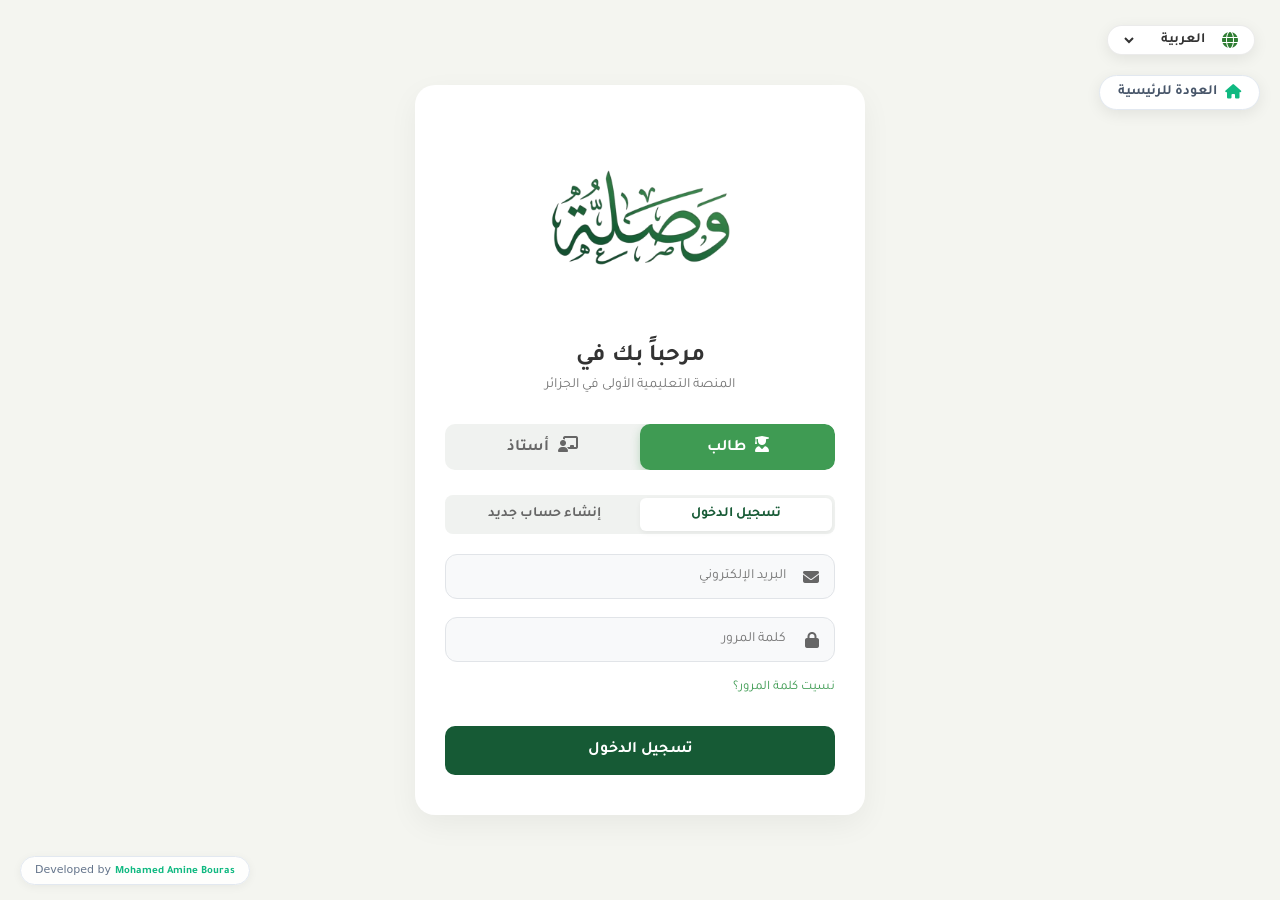
==== index.html @ 81d25bcb "Initial commit" ====
<!DOCTYPE html>
<html lang="ar" dir="rtl">
<head>
    <meta charset="UTF-8">
    <meta name="viewport" content="width=device-width, initial-scale=1.0">
    <title>وصلة - تسجيل الدخول</title>
    <link rel="icon" type="image/png" href="assets/icons/icon.png">
    <link rel="stylesheet" href="css/style.css">
    <!-- مكتبة الأيقونات -->
    <link rel="stylesheet" href="https://cdnjs.cloudflare.com/ajax/libs/font-awesome/6.5.1/css/all.min.css">
</head>
<body>

    <!-- قائمة اختيار اللغة العصرية والثابتة -->
    <!-- أدوات أعلى الصفحة: الترجمة وزر العودة -->
    <div class="top-nav-controls">
        <!-- 1. قائمة اختيار اللغة -->
        <div class="lang-switcher">
            <div class="lang-container-box">
                <i class="fa-solid fa-globe"></i>
                <select id="custom-lang-select">
                    <option value="ar">العربية</option>
                    <option value="en">English</option>
                    <option value="fr">Français</option>
                </select>
            </div>
        </div>

        <!-- 2. زر العودة للرئيسية (تحت الترجمة مباشرة بنفس الستايل) -->
        <a href="landing.html" class="back-home-float">
            <i class="fa-solid fa-house"></i>
            <span data-i18n="back_to_home">العودة للرئيسية</span>
        </a>
    </div>

    <div class="login-container">
        <!-- الشعار -->
        <div class="logo-box">
            <img src="assets/images/logo.png" id="main-logo" alt="شعار منصة وصلة" draggable="false">
            <h2 data-i18n="welcome_title">مرحباً بك في <span>وصلة</span></h2>
            <p data-i18n="welcome_desc">المنصة التعليمية الأولى في الجزائر</p>
        </div>

        <!-- أزرار التبديل الرئيسية (طالب / أستاذ) -->
        <div class="toggle-buttons">
            <button id="btn-student" class="active" onclick="switchRole('student')">
                <i class="fa-solid fa-user-graduate"></i> <span data-i18n="student_tab">طالب</span>
            </button>
            <button id="btn-teacher" onclick="switchRole('teacher')">
                <i class="fa-solid fa-chalkboard-user"></i> <span data-i18n="teacher_tab">أستاذ</span>
            </button>
        </div>

        <!-- ================= قسم الطالب ================= -->
        <div id="section-student" class="role-section active-section">
            <!-- تبديل فرعي (دخول / إنشاء حساب) -->
            <div class="sub-toggle">
                <button id="btn-student-login" class="sub-btn active" onclick="switchStudentMode('login')" data-i18n="sub_login">تسجيل الدخول</button>
                <button id="btn-student-register" class="sub-btn" onclick="switchStudentMode('register')" data-i18n="sub_student_register">إنشاء حساب جديد</button>
            </div>

            <!-- 1. نموذج تسجيل دخول الطالب -->
            <form id="form-student-login" class="auth-form active-sub-form">
                <div class="input-group">
                    <i class="fa-solid fa-envelope"></i>
                    <input type="email" placeholder="البريد الإلكتروني" data-i18n="email_placeholder" required>
                </div>
                <div class="input-group">
                    <i class="fa-solid fa-lock"></i>
                    <input type="password" placeholder="كلمة المرور" data-i18n="password_placeholder" required>
                </div>
                <a href="#" class="forgot-password" data-i18n="forgot_pass">نسيت كلمة المرور؟</a>
                <button type="submit" class="submit-btn" data-i18n="btn_login">تسجيل الدخول</button>
            </form>

            <!-- 2. نموذج إنشاء حساب الطالب -->
            <form id="form-student-register" class="auth-form">
                <div class="input-group">
                    <i class="fa-solid fa-user"></i>
                    <input type="text" placeholder="الاسم الكامل" data-i18n="fullname_placeholder" required>
                </div>
                <div class="input-group">
                    <i class="fa-solid fa-envelope"></i>
                    <input type="email" placeholder="البريد الإلكتروني" data-i18n="email_placeholder" required>
                </div>
                <div class="input-group">
                    <i class="fa-solid fa-lock"></i>
                    <input type="password" placeholder="كلمة المرور الجديدة" data-i18n="new_password_placeholder" required>
                </div>

                <!-- المرحلة التعليمية -->
                <div class="input-group">
                    <i class="fa-solid fa-graduation-cap"></i>
                    <select id="educational-level" class="dynamic-select" required>
                        <option value="" disabled selected data-i18n="edu_level_default">اختر المرحلة التعليمية</option>
                        <option value="bac" data-i18n="edu_bac">تعليم ثانوي (شعب الباكالوريا)</option>
                        <option value="univ" data-i18n="edu_univ">تعليم جامعي (التخصصات الجامعية)</option>
                        <option value="grandes_ecoles" data-i18n="edu_grandes_ecoles">المدارس العليا (Grandes Écoles)</option>
                    </select>
                </div>

                <!-- صندوق البحث والقائمة الظاهرة مباشرة في الأسفل -->
                <div class="specialty-box-wrapper" id="specialty-box-wrapper" style="display: none;">
                    <label class="specialty-label" data-i18n="select_specialty_label">اختر التخصص أو الشعبة:</label>
                    <div class="input-group specialty-search-group">
                        <i class="fa-solid fa-search"></i>
<input type="text" id="specialty-search-input" placeholder="ابحث عن التخصص أو الشعبة..." data-i18n="search_specialty_placeholder" autocomplete="off">                    </div>
                    <div class="specialty-scroll-list" id="specialty-options-list">
                        <!-- تُعبأ العناصر ديناميكياً هنا -->
                    </div>
                    <!-- حقل مخفي لضمان إرسال القيمة المختارة مع النموذج -->
                    <input type="hidden" id="specialty-hidden-input" required>
                </div>

                <button type="submit" class="submit-btn" data-i18n="btn_complete_reg">إتمام التسجيل</button>
            </form>
        </div>


        <!-- ================= قسم الأستاذ ================= -->
        <div id="section-teacher" class="role-section">
            <!-- تبديل فرعي (دخول / إنشاء حساب) -->
            <div class="sub-toggle">
                <button id="btn-teacher-login" class="sub-btn active" onclick="switchTeacherMode('login')" data-i18n="sub_login">تسجيل الدخول</button>
                <button id="btn-teacher-register" class="sub-btn" onclick="switchTeacherMode('register')" data-i18n="sub_teacher_register">إنشاء حساب أستاذ</button>
            </div>

            <!-- 1. نموذج تسجيل دخول الأستاذ -->
            <form id="form-teacher-login" class="auth-form active-sub-form">
                <div class="input-group">
                    <i class="fa-solid fa-envelope"></i>
                    <input type="email" placeholder="البريد الإلكتروني للأستاذ" data-i18n="teacher_email_placeholder" required>
                </div>
                <div class="input-group">
                    <i class="fa-solid fa-lock"></i>
                    <input type="password" placeholder="كلمة المرور" data-i18n="password_placeholder" required>
                </div>
                <a href="#" class="forgot-password" data-i18n="forgot_pass">نسيت كلمة المرور؟</a>
                <button type="submit" class="submit-btn" data-i18n="btn_teacher_dashboard">دخول لوحة الأستاذ</button>
            </form>

            <!-- 2. نموذج إنشاء حساب الأستاذ -->
            <form id="form-teacher-register" class="auth-form">
                <div class="input-group">
                    <i class="fa-solid fa-user"></i>
                    <input type="text" placeholder="الاسم الكامل للأستاذ" data-i18n="teacher_fullname_placeholder" required>
                </div>
                <div class="input-group">
                    <i class="fa-solid fa-envelope"></i>
                    <input type="email" placeholder="البريد الإلكتروني" data-i18n="email_placeholder" required>
                </div>
                <div class="input-group">
                    <i class="fa-solid fa-lock"></i>
                    <input type="password" placeholder="كلمة المرور" data-i18n="password_placeholder" required>
                </div>
                <div class="input-group highlight-input">
                    <i class="fa-solid fa-key"></i>
                    <input type="text" placeholder="كود التفعيل (من الإدارة)" data-i18n="code_placeholder" required>
                </div>
                <button type="submit" class="submit-btn" data-i18n="btn_create_teacher">إنشاء حساب أستاذ جديد</button>
            </form>
        </div>

    </div>

    <!-- ملفات الجافاسكريفت -->
    <script src="js/translations.js"></script>
    <script src="js/i18n.js"></script>
    <script src="js/main.js"></script>
    <!-- حقوق المطور -->

</body>
</html>
---- css/style.css ----
@import url('https://fonts.googleapis.com/css2?family=Tajawal:wght@400;500;700&display=swap');

* {
    margin: 0;
    padding: 0;
    box-sizing: border-box;
    font-family: 'Tajawal', sans-serif;
}

body {
    /* لون خلفية مريح ومقارب لخلفية الشعار */
    background-color: #f4f5f0; 
    display: flex;
    justify-content: center;
    align-items: center;
    min-height: 100vh;
    padding: 20px;
}

.login-container {
    background-color: #ffffff;
    width: 100%;
    max-width: 450px;
    border-radius: 20px;
    padding: 40px 30px;
    box-shadow: 0 10px 30px rgba(0, 0, 0, 0.05);
    text-align: center;
}

.logo-box {
    user-select: none; /* يمنع تحديد النصوص تماماً عند الضغط المتتالي */
}

.logo-box img {
    width: 185px; /* تكبير الحجم بشكل حقيقي ومباشر دون الحاجة لـ scale لتجنب أي تداخل */
    margin-bottom: 25px; 
    pointer-events: none; /* يمنع الصورة تماماً من اعتراض الضغطات */
    user-select: none;
}

/* أضف هذا الكود في نهاية الملف لتغيير شكل الأزرار عندما تتعطل */
button:disabled {
    background-color: #cccccc !important; /* لون رمادي باهت */
    color: #666666 !important;
    cursor: not-allowed !important; /* مؤشر الماوس كعلامة منع */
    box-shadow: none !important;
    opacity: 0.7;
}

.logo-box h2 {
    color: #333;
    font-size: 24px;
    margin-bottom: 5px;
}

.logo-box h2 span {
    /* لون الأخضر الداكن من الشعار */
    color: #165a35; 
}

.logo-box p {
    color: #777;
    font-size: 14px;
    margin-bottom: 30px;
}

.toggle-buttons {
    display: flex;
    background-color: #f0f2f0;
    border-radius: 10px;
    margin-bottom: 25px;
    overflow: hidden;
}

.toggle-buttons button {
    flex: 1;
    padding: 12px;
    border: none;
    background: transparent;
    font-size: 16px;
    font-weight: 600;
    color: #666;
    cursor: pointer;
    transition: all 0.3s ease;
}

.toggle-buttons button i {
    margin-left: 5px;
}

.toggle-buttons button.active {
    /* الأخضر الفاتح من الزخرفة */
    background-color: #3f9b53; 
    color: #fff;
    border-radius: 10px;
    box-shadow: 0 4px 10px rgba(63, 155, 83, 0.3);
}

.login-form {
    display: none;
    animation: fadeIn 0.4s ease;
}

.login-form.active-form {
    display: block;
}

/* توحيد وتحديث تصميم جميع الحقول والقوائم لتكون عصرية ومتطابقة */
.input-group {
    position: relative;
    margin-bottom: 18px;
}

/* الأيقونة الموجودة في يمين الحقل */
.input-group i {
    position: absolute;
    right: 16px;
    top: 50%;
    transform: translateY(-50%);
    color: #666;
    font-size: 16px;
    pointer-events: none; /* لضمان عدم إعاقة النقر */
    z-index: 2;
}

/* تصميم موحد لكل من الحقول النصية والقوائم المنسدلة */
.input-group input,
.input-group select.dynamic-select {
    width: 100%;
    padding: 13px 48px 13px 45px; /* مساحة دقيقة للأيقونة يمين والسهم يسار */
    border: 1.5px solid #e1e4e8;
    border-radius: 12px;
    background-color: #f8f9fa;
    font-family: inherit;
    font-size: 14px;
    color: #333;
    outline: none;
    transition: all 0.3s ease;
    box-sizing: border-box;
}

/* تأثير التركيز (Focus) العصري */
.input-group input:focus,
.input-group select.dynamic-select:focus {
    border-color: #165a35;
    background-color: #fff;
    box-shadow: 0 0 0 4px rgba(22, 90, 53, 0.1);
}

/* جعل القائمة المنسدلة عصرية وإخفاء سهم المتصفح القديم */
.input-group select.dynamic-select {
    appearance: none;
    -webkit-appearance: none;
    -moz-appearance: none;
    cursor: pointer;
    /* إضافة سهم أنيق وعصري جهة اليسار لأن الصفحة RTL */
    background-image: url("data:image/svg+xml;charset=UTF-8,%3csvg xmlns='http://www.w3.org/2000/svg' viewBox='0 0 24 24' fill='none' stroke='%23666' stroke-width='2.5' stroke-linecap='round' stroke-linejoin='round'%3e%3cpolyline points='6 9 12 15 18 9'%3e%3c/polyline%3e%3c/svg%3e");
    background-repeat: no-repeat;
    background-position: left 16px center;
    background-size: 15px;
}

/* تمييز حقل كود الأستاذ */
.highlight-input input {
    border-color: #3f9b53;
    background-color: #f9fdf9;
}

.highlight-input i {
    color: #3f9b53;
}

.forgot-password {
    display: block;
    text-align: right;
    font-size: 13px;
    color: #3f9b53;
    text-decoration: none;
    margin-bottom: 20px;
}

.submit-btn {
    width: 100%;
    padding: 15px;
    background-color: #165a35; /* الأخضر الداكن */
    color: #fff;
    border: none;
    border-radius: 10px;
    font-size: 16px;
    font-weight: 700;
    cursor: pointer;
    transition: all 0.3s ease;
    margin-top: 10px;
}

.submit-btn:hover {
    background-color: #114226;
    box-shadow: 0 5px 15px rgba(22, 90, 53, 0.3);
}

/* تصميم قائمة اللغات العصرية والثابتة */
.lang-switcher {
    position: fixed;
    top: 25px;
    right: 25px;
    z-index: 10000;
}

.lang-container-box {
    display: flex;
    align-items: center;
    background: #ffffff;
    border: 1px solid rgba(0, 0, 0, 0.08);
    padding: 6px 14px;
    border-radius: 30px;
    box-shadow: 0 4px 15px rgba(0, 0, 0, 0.08);
    transition: all 0.3s ease;
}

.lang-container-box:hover {
    border-color: #2e7d32;
    box-shadow: 0 6px 20px rgba(46, 125, 50, 0.15);
}

.lang-container-box i.fa-globe {
    color: #2e7d32;
    font-size: 16px;
    margin-left: 8px;
    margin-right: 2px;
}

.lang-switcher select {
    background: transparent;
    border: none;
    outline: none;
    font-family: inherit;
    font-size: 14px;
    font-weight: 600;
    color: #333;
    cursor: pointer;
    padding-right: 5px;
    padding-left: 15px;
}

/* دعم الهواتف المحمولة لجعلها مناسبة للشاشات الصغيرة */
@media (max-width: 480px) {
    .lang-switcher {
        top: 15px;
        right: 15px;
    }
    .lang-container-box {
        padding: 4px 10px;
    }
    .lang-switcher select {
        font-size: 12px;
    }
}
/* إخفاء الأقسام غير النشطة */
.role-section {
    display: none;
}
.role-section.active-section {
    display: block;
}

.auth-form {
    display: none;
    animation: fadeIn 0.3s ease;
}
.auth-form.active-sub-form {
    display: block;
}

/* تصميم أزرار التبديل الفرعية (دخول / إنشاء حساب) */
.sub-toggle {
    display: flex;
    background-color: #f0f2f0;
    border-radius: 8px;
    margin-bottom: 20px;
    padding: 3px;
}

.sub-btn {
    flex: 1;
    padding: 8px;
    border: none;
    background: transparent;
    font-size: 14px;
    font-weight: 600;
    color: #666;
    cursor: pointer;
    border-radius: 6px;
    transition: all 0.3s ease;
}

.sub-btn.active {
    background-color: #ffffff;
    color: #165a35;
    box-shadow: 0 2px 5px rgba(0,0,0,0.05);
}
/* تصميم صندوق التخصصات والبحث الظاهر مباشرة */
.specialty-box-wrapper {
    margin-bottom: 18px;
    background: #f8f9fa;
    border: 1.5px solid #e1e4e8;
    border-radius: 12px;
    padding: 12px;
    box-sizing: border-box;
}

.specialty-label {
    display: block;
    font-size: 13px;
    font-weight: 600;
    color: #444;
    margin-bottom: 8px;
}

.specialty-search-group {
    margin-bottom: 10px !important;
}

.specialty-search-group input {
    background-color: #fff !important;
}

.specialty-scroll-list {
    max-height: 170px;
    overflow-y: auto;
    background: #fff;
    border: 1px solid #ddd;
    border-radius: 8px;
    padding: 4px;
}

.specialty-item {
    padding: 8px 12px;
    font-size: 13px;
    color: #333;
    cursor: pointer;
    border-radius: 6px;
    transition: background 0.2s ease, color 0.2s ease;
}

.specialty-item:hover {
    background-color: #f0f7f4;
    color: #165a35;
}

.specialty-item.selected {
    background-color: #165a35;
    color: #fff;
    font-weight: 600;
}

.specialty-item.no-results {
    color: #888;
    text-align: center;
    cursor: default;
}
.specialty-item.no-results:hover {
    background: transparent;
}
/* ==========================================
   أدوات أعلى الصفحة (الترجمة + زر العودة)
   ========================================== */
.top-nav-controls {
    position: fixed;
    top: 20px;
    right: 20px;
    display: flex;
    flex-direction: column;
    align-items: flex-end;
    gap: 10px;
    z-index: 1000;
}

/* التنسيق المتطاول والعصري لزر العودة */
/* ==========================================
   تنسيق زر العودة للرئيسية أسفل الترجمة
   ========================================== */
.back-home-float {
    position: fixed;
    top: 75px;        /* يُنزِل الزر أسفل مربع اللغة تماماً */
    right: 20px;       /* يثبته على اليمين تحت زر اللغة */
    display: inline-flex;
    align-items: center;
    justify-content: center;
    gap: 8px;
    background: #ffffff;
    border: 1px solid #e2e8f0;
    padding: 8px 18px;
    border-radius: 50px;
    box-shadow: 0 4px 15px rgba(0, 0, 0, 0.08);
    color: #475569;
    text-decoration: none;
    font-size: 0.88rem;
    font-weight: 600;
    transition: all 0.3s ease;
    white-space: nowrap;
    z-index: 999;
}

.back-home-float i {
    color: #10b981;
    font-size: 0.9rem;
    transition: transform 0.3s ease;
}

/* تأثير عند مرور الماوس */
.back-home-float:hover {
    background: #10b981;
    color: #ffffff;
    border-color: #10b981;
    box-shadow: 0 6px 20px rgba(16, 185, 129, 0.25);
    transform: translateY(-2px);
}

.back-home-float:hover i {
    color: #ffffff;
    transform: scale(1.1);
}

/* دعم اتجاه اللغات الأجنبية LTR (تغيير الموضِع لليسار تلقائياً) */
[dir="ltr"] .back-home-float {
    right: auto;
    left: 20px;
}
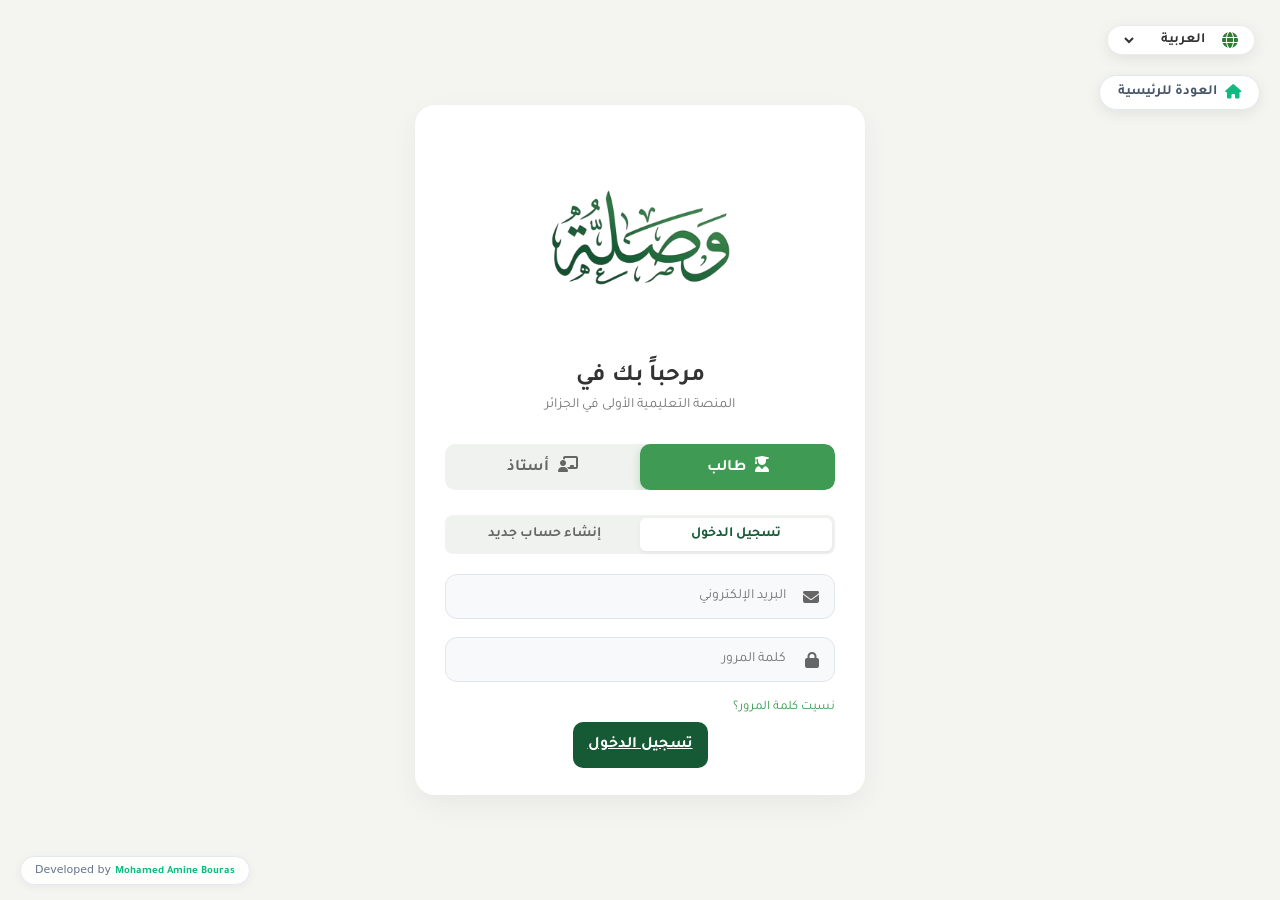
==== commit c16ce48d: "Update index.html" ====
--- a/index.html
+++ b/index.html
@@ -70,7 +70,9 @@
                     <input type="password" placeholder="كلمة المرور" data-i18n="password_placeholder" required>
                 </div>
                 <a href="#" class="forgot-password" data-i18n="forgot_pass">نسيت كلمة المرور؟</a>
-                <button type="submit" class="submit-btn" data-i18n="btn_login">تسجيل الدخول</button>
+               <a href="courses.html" class="submit-btn" data-i18n="btn_login">
+    تسجيل الدخول
+</a>
             </form>
 
             <!-- 2. نموذج إنشاء حساب الطالب -->
@@ -169,5 +171,12 @@
     <script src="js/main.js"></script>
     <!-- حقوق المطور -->
 
+<script>
+document.getElementById("form-teacher-login").addEventListener("submit", function(e) {
+    e.preventDefault();
+    window.location.href = "teacher.html";
+});
+</script>
+
 </body>
-</html>+</html>
